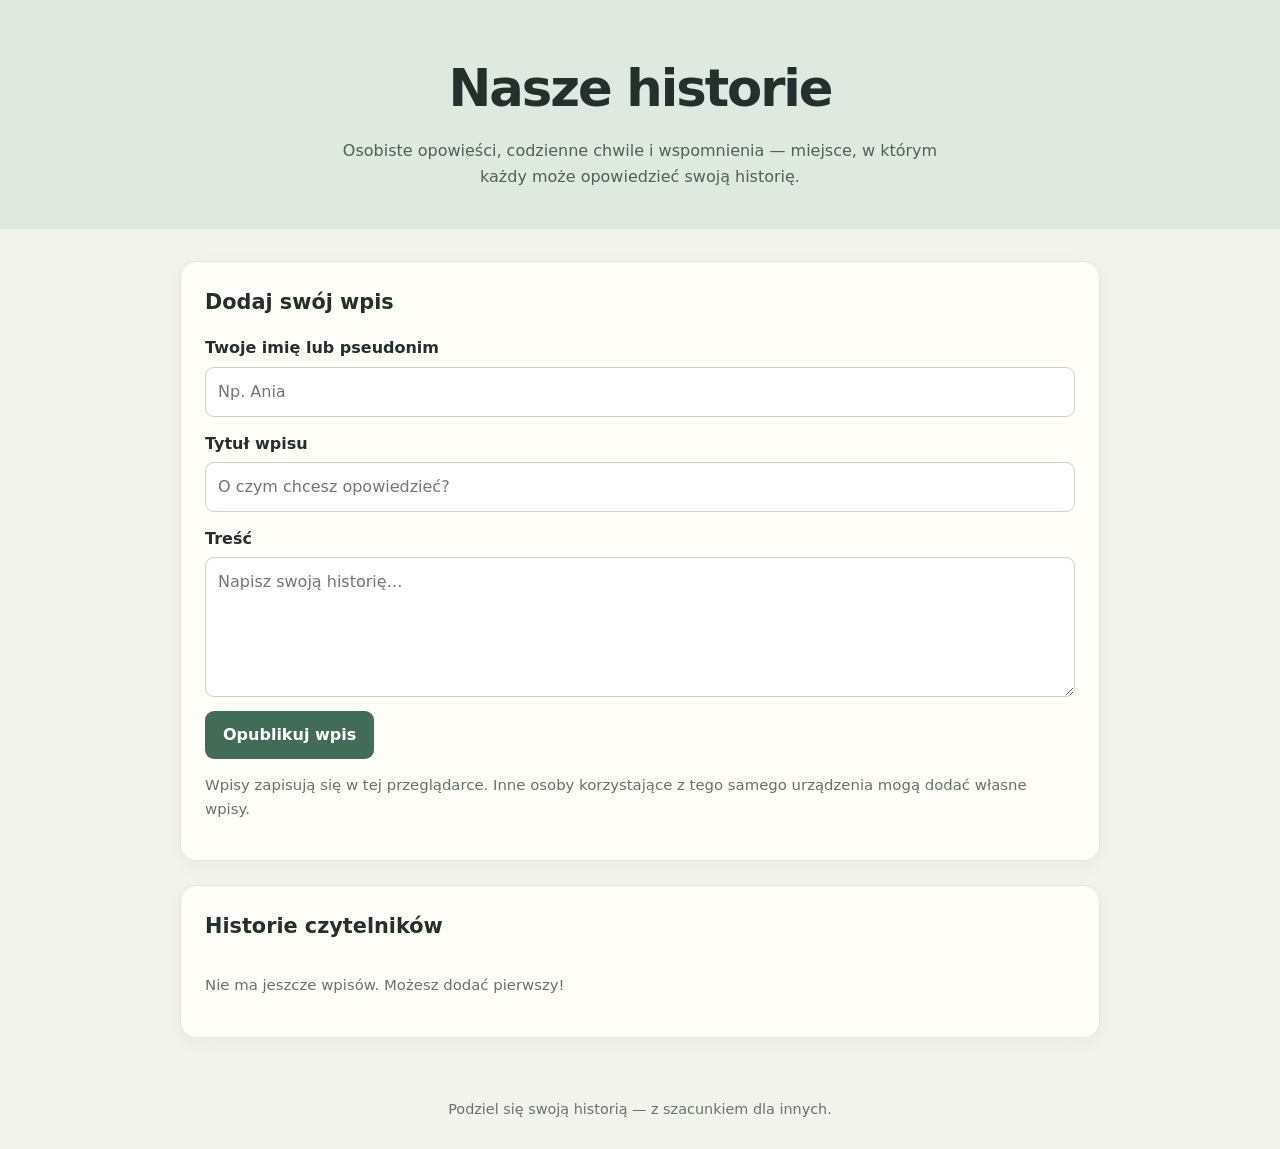
==== blog.html @ 06a446be "Blog o mnie" ====
<!doctype html>
<html lang="pl">
<head>
  <meta charset="utf-8">
  <meta name="viewport" content="width=device-width, initial-scale=1">
  <title>Nasze historie — blog</title>
  <style>
    :root { color-scheme: light; --ink:#24302c; --muted:#66736d; --paper:#fffdf8; --green:#426b58; --line:#e6e6dc; }
    * { box-sizing:border-box; }
    body { margin:0; background:#f2f3ed; color:var(--ink); font:16px/1.6 system-ui,-apple-system,Segoe UI,sans-serif; }
    header { padding:48px 20px 40px; text-align:center; background:#dfe9df; }
    header h1 { margin:0; font-size:clamp(2rem,6vw,3.2rem); letter-spacing:-.04em; }
    header p { margin:8px auto 0; max-width:600px; color:#4d6257; }
    main { width:min(920px, calc(100% - 32px)); margin:32px auto 60px; display:grid; gap:24px; }
    section,.post { background:var(--paper); border:1px solid var(--line); border-radius:16px; padding:24px; box-shadow:0 5px 20px #26392c0a; }
    h2 { margin:0 0 16px; font-size:1.3rem; }
    label { display:block; margin:14px 0 6px; font-weight:650; }
    input,textarea { display:block; width:100%; border:1px solid #cbd2c9; border-radius:9px; padding:11px 12px; font:inherit; background:white; color:var(--ink); }
    textarea { min-height:140px; resize:vertical; }
    button { margin-top:14px; border:0; border-radius:9px; padding:11px 18px; background:var(--green); color:white; font:inherit; font-weight:700; cursor:pointer; }
    button:hover { background:#31513f; }
    .hint,.empty { color:var(--muted); font-size:.93rem; }
    #posts { display:grid; gap:16px; }
    .post h3 { margin:0 0 2px; font-size:1.25rem; }
    .byline { margin:0 0 14px; color:var(--muted); font-size:.9rem; }
    .post-body { white-space:pre-wrap; overflow-wrap:anywhere; }
    .delete { background:transparent; color:#8a3939; padding:5px 0; margin-top:8px; font-size:.9rem; }
    .delete:hover { background:transparent; text-decoration:underline; }
    footer { text-align:center; color:var(--muted); padding:0 16px 28px; font-size:.9rem; }
  </style>
</head>
<body>
  <header>
    <h1>Nasze historie</h1>
    <p>Osobiste opowieści, codzienne chwile i wspomnienia — miejsce, w którym każdy może opowiedzieć swoją historię.</p>
  </header>
  <main>
    <section aria-labelledby="form-title">
      <h2 id="form-title">Dodaj swój wpis</h2>
      <form id="post-form">
        <label for="author">Twoje imię lub pseudonim</label>
        <input id="author" name="author" maxlength="60" required placeholder="Np. Ania" autocomplete="nickname">
        <label for="title">Tytuł wpisu</label>
        <input id="title" name="title" maxlength="100" required placeholder="O czym chcesz opowiedzieć?">
        <label for="content">Treść</label>
        <textarea id="content" name="content" maxlength="10000" required placeholder="Napisz swoją historię…"></textarea>
        <button type="submit">Opublikuj wpis</button>
      </form>
      <p class="hint">Wpisy zapisują się w tej przeglądarce. Inne osoby korzystające z tego samego urządzenia mogą dodać własne wpisy.</p>
    </section>
    <section aria-labelledby="stories-title">
      <h2 id="stories-title">Historie czytelników</h2>
      <div id="posts" aria-live="polite"></div>
    </section>
  </main>
  <footer>Podziel się swoją historią — z szacunkiem dla innych.</footer>
  <script>
    const STORAGE_KEY = 'nasze-historie-wpisy-v1';
    const form = document.querySelector('#post-form');
    const postsEl = document.querySelector('#posts');

    function loadPosts() {
      try { return JSON.parse(localStorage.getItem(STORAGE_KEY)) || []; }
      catch { return []; }
    }
    function savePosts(posts) { localStorage.setItem(STORAGE_KEY, JSON.stringify(posts)); }
    function render() {
      const posts = loadPosts();
      postsEl.replaceChildren();
      if (!posts.length) {
        const empty = document.createElement('p');
        empty.className = 'empty';
        empty.textContent = 'Nie ma jeszcze wpisów. Możesz dodać pierwszy!';
        postsEl.append(empty);
        return;
      }
      posts.forEach(post => {
        const article = document.createElement('article');
        article.className = 'post';
        const title = document.createElement('h3'); title.textContent = post.title;
        const byline = document.createElement('p'); byline.className = 'byline';
        const date = new Date(post.createdAt).toLocaleString('pl-PL', { dateStyle:'medium', timeStyle:'short' });
        byline.textContent = `Autor: ${post.author} · ${date}`;
        const body = document.createElement('div'); body.className = 'post-body'; body.textContent = post.content;
        const remove = document.createElement('button'); remove.type = 'button'; remove.className = 'delete'; remove.textContent = 'Usuń wpis';
        remove.addEventListener('click', () => {
          if (confirm('Usunąć ten wpis z tej przeglądarki?')) {
            savePosts(loadPosts().filter(item => item.id !== post.id)); render();
          }
        });
        article.append(title, byline, body, remove);
        postsEl.append(article);
      });
    }
    form.addEventListener('submit', event => {
      event.preventDefault();
      const data = new FormData(form);
      const post = {
        id: crypto.randomUUID ? crypto.randomUUID() : String(Date.now()),
        author: String(data.get('author')).trim(),
        title: String(data.get('title')).trim(),
        content: String(data.get('content')).trim(),
        createdAt: new Date().toISOString()
      };
      if (!post.author || !post.title || !post.content) return;
      const posts = loadPosts(); posts.unshift(post); savePosts(posts);
      form.reset(); render();
    });
    render();
  </script>
</body>
</html>
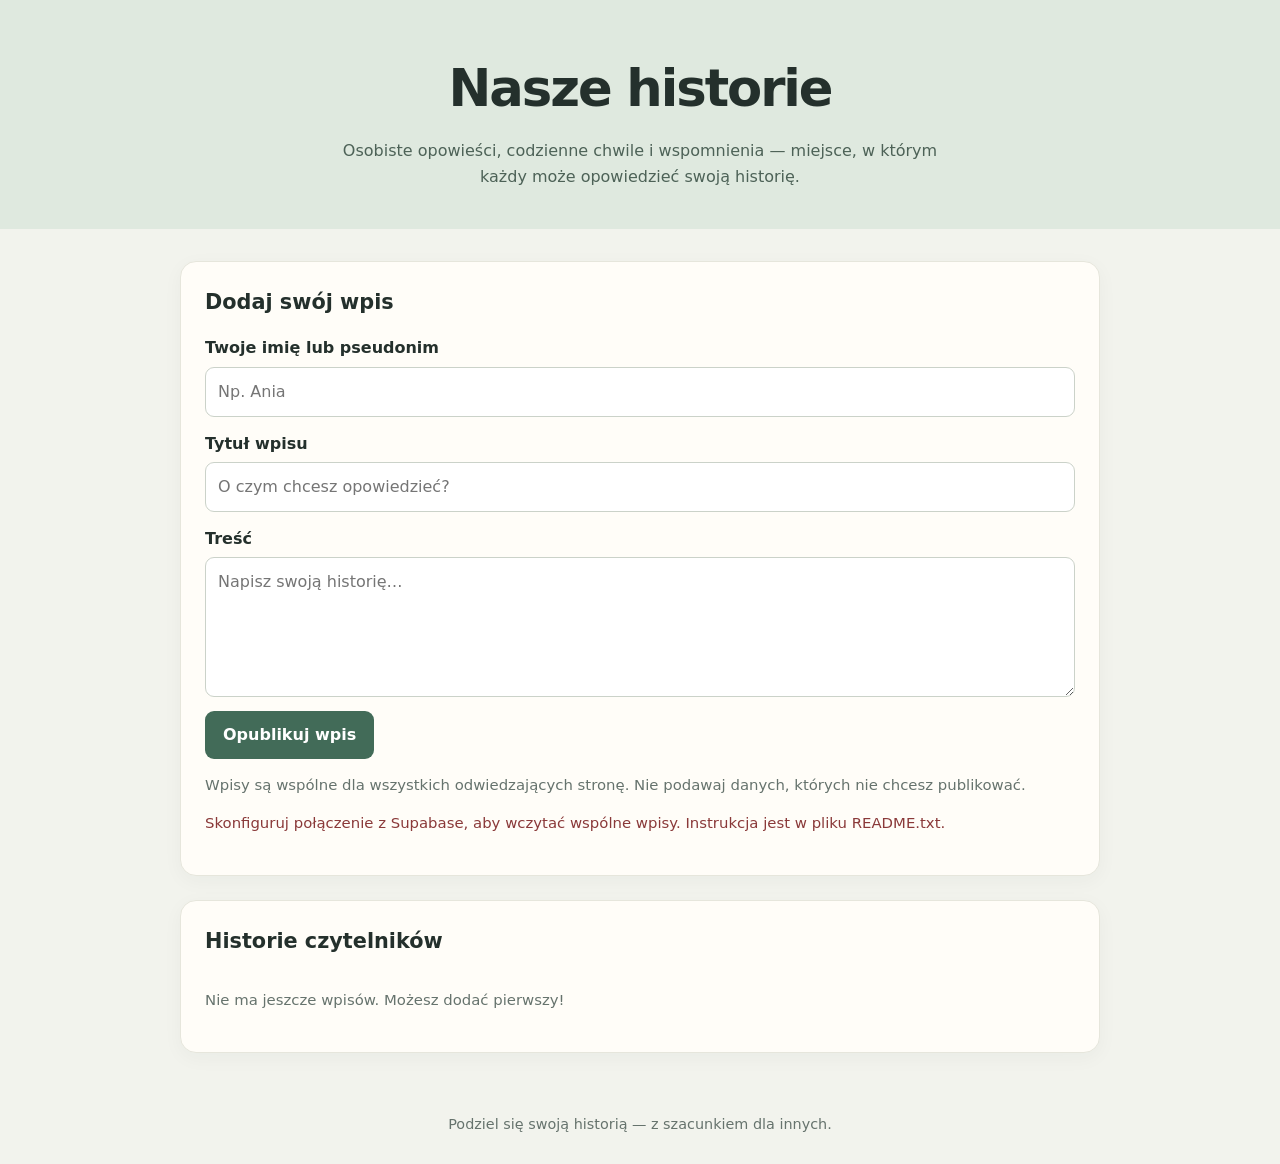
==== commit 5f77a8e2: "Add Supabase integration and update post handling" ====
--- a/blog.html
+++ b/blog.html
@@ -1,112 +1,149 @@
-<!doctype html>
-<html lang="pl">
-<head>
-  <meta charset="utf-8">
-  <meta name="viewport" content="width=device-width, initial-scale=1">
-  <title>Nasze historie — blog</title>
-  <style>
-    :root { color-scheme: light; --ink:#24302c; --muted:#66736d; --paper:#fffdf8; --green:#426b58; --line:#e6e6dc; }
-    * { box-sizing:border-box; }
-    body { margin:0; background:#f2f3ed; color:var(--ink); font:16px/1.6 system-ui,-apple-system,Segoe UI,sans-serif; }
-    header { padding:48px 20px 40px; text-align:center; background:#dfe9df; }
-    header h1 { margin:0; font-size:clamp(2rem,6vw,3.2rem); letter-spacing:-.04em; }
-    header p { margin:8px auto 0; max-width:600px; color:#4d6257; }
-    main { width:min(920px, calc(100% - 32px)); margin:32px auto 60px; display:grid; gap:24px; }
-    section,.post { background:var(--paper); border:1px solid var(--line); border-radius:16px; padding:24px; box-shadow:0 5px 20px #26392c0a; }
-    h2 { margin:0 0 16px; font-size:1.3rem; }
-    label { display:block; margin:14px 0 6px; font-weight:650; }
-    input,textarea { display:block; width:100%; border:1px solid #cbd2c9; border-radius:9px; padding:11px 12px; font:inherit; background:white; color:var(--ink); }
-    textarea { min-height:140px; resize:vertical; }
-    button { margin-top:14px; border:0; border-radius:9px; padding:11px 18px; background:var(--green); color:white; font:inherit; font-weight:700; cursor:pointer; }
-    button:hover { background:#31513f; }
-    .hint,.empty { color:var(--muted); font-size:.93rem; }
-    #posts { display:grid; gap:16px; }
-    .post h3 { margin:0 0 2px; font-size:1.25rem; }
-    .byline { margin:0 0 14px; color:var(--muted); font-size:.9rem; }
-    .post-body { white-space:pre-wrap; overflow-wrap:anywhere; }
-    .delete { background:transparent; color:#8a3939; padding:5px 0; margin-top:8px; font-size:.9rem; }
-    .delete:hover { background:transparent; text-decoration:underline; }
-    footer { text-align:center; color:var(--muted); padding:0 16px 28px; font-size:.9rem; }
-  </style>
-</head>
-<body>
-  <header>
-    <h1>Nasze historie</h1>
-    <p>Osobiste opowieści, codzienne chwile i wspomnienia — miejsce, w którym każdy może opowiedzieć swoją historię.</p>
-  </header>
-  <main>
-    <section aria-labelledby="form-title">
-      <h2 id="form-title">Dodaj swój wpis</h2>
-      <form id="post-form">
-        <label for="author">Twoje imię lub pseudonim</label>
-        <input id="author" name="author" maxlength="60" required placeholder="Np. Ania" autocomplete="nickname">
-        <label for="title">Tytuł wpisu</label>
-        <input id="title" name="title" maxlength="100" required placeholder="O czym chcesz opowiedzieć?">
-        <label for="content">Treść</label>
-        <textarea id="content" name="content" maxlength="10000" required placeholder="Napisz swoją historię…"></textarea>
-        <button type="submit">Opublikuj wpis</button>
-      </form>
-      <p class="hint">Wpisy zapisują się w tej przeglądarce. Inne osoby korzystające z tego samego urządzenia mogą dodać własne wpisy.</p>
-    </section>
-    <section aria-labelledby="stories-title">
-      <h2 id="stories-title">Historie czytelników</h2>
-      <div id="posts" aria-live="polite"></div>
-    </section>
-  </main>
-  <footer>Podziel się swoją historią — z szacunkiem dla innych.</footer>
-  <script>
-    const STORAGE_KEY = 'nasze-historie-wpisy-v1';
-    const form = document.querySelector('#post-form');
-    const postsEl = document.querySelector('#posts');
-
-    function loadPosts() {
-      try { return JSON.parse(localStorage.getItem(STORAGE_KEY)) || []; }
-      catch { return []; }
-    }
-    function savePosts(posts) { localStorage.setItem(STORAGE_KEY, JSON.stringify(posts)); }
-    function render() {
-      const posts = loadPosts();
-      postsEl.replaceChildren();
-      if (!posts.length) {
-        const empty = document.createElement('p');
-        empty.className = 'empty';
-        empty.textContent = 'Nie ma jeszcze wpisów. Możesz dodać pierwszy!';
-        postsEl.append(empty);
-        return;
-      }
-      posts.forEach(post => {
-        const article = document.createElement('article');
-        article.className = 'post';
-        const title = document.createElement('h3'); title.textContent = post.title;
-        const byline = document.createElement('p'); byline.className = 'byline';
-        const date = new Date(post.createdAt).toLocaleString('pl-PL', { dateStyle:'medium', timeStyle:'short' });
-        byline.textContent = `Autor: ${post.author} · ${date}`;
-        const body = document.createElement('div'); body.className = 'post-body'; body.textContent = post.content;
-        const remove = document.createElement('button'); remove.type = 'button'; remove.className = 'delete'; remove.textContent = 'Usuń wpis';
-        remove.addEventListener('click', () => {
-          if (confirm('Usunąć ten wpis z tej przeglądarki?')) {
-            savePosts(loadPosts().filter(item => item.id !== post.id)); render();
-          }
-        });
-        article.append(title, byline, body, remove);
-        postsEl.append(article);
-      });
-    }
-    form.addEventListener('submit', event => {
-      event.preventDefault();
-      const data = new FormData(form);
-      const post = {
-        id: crypto.randomUUID ? crypto.randomUUID() : String(Date.now()),
-        author: String(data.get('author')).trim(),
-        title: String(data.get('title')).trim(),
-        content: String(data.get('content')).trim(),
-        createdAt: new Date().toISOString()
-      };
-      if (!post.author || !post.title || !post.content) return;
-      const posts = loadPosts(); posts.unshift(post); savePosts(posts);
-      form.reset(); render();
-    });
-    render();
-  </script>
-</body>
+<!doctype html>
+<html lang="pl">
+<head>
+  <meta charset="utf-8">
+  <meta name="viewport" content="width=device-width, initial-scale=1">
+  <meta name="description" content="Osobiste opowieści i wspomnienia czytelników.">
+  <title>Nasze historie — blog</title>
+  <style>
+    :root { color-scheme: light; --ink:#24302c; --muted:#66736d; --paper:#fffdf8; --green:#426b58; --line:#e6e6dc; }
+    * { box-sizing:border-box; }
+    body { margin:0; background:#f2f3ed; color:var(--ink); font:16px/1.6 system-ui,-apple-system,Segoe UI,sans-serif; }
+    header { padding:48px 20px 40px; text-align:center; background:#dfe9df; }
+    header h1 { margin:0; font-size:clamp(2rem,6vw,3.2rem); letter-spacing:-.04em; }
+    header p { margin:8px auto 0; max-width:600px; color:#4d6257; }
+    main { width:min(920px, calc(100% - 32px)); margin:32px auto 60px; display:grid; gap:24px; }
+    section,.post { background:var(--paper); border:1px solid var(--line); border-radius:16px; padding:24px; box-shadow:0 5px 20px #26392c0a; }
+    h2 { margin:0 0 16px; font-size:1.3rem; }
+    label { display:block; margin:14px 0 6px; font-weight:650; }
+    input,textarea { display:block; width:100%; border:1px solid #cbd2c9; border-radius:9px; padding:11px 12px; font:inherit; background:white; color:var(--ink); }
+    textarea { min-height:140px; resize:vertical; }
+    button { margin-top:14px; border:0; border-radius:9px; padding:11px 18px; background:var(--green); color:white; font:inherit; font-weight:700; cursor:pointer; }
+    button:hover { background:#31513f; }
+    button:disabled { opacity:.65; cursor:wait; }
+    .hint,.empty { color:var(--muted); font-size:.93rem; }
+    #status { min-height:1.5em; color:#8a3939; font-size:.93rem; }
+    #posts { display:grid; gap:16px; }
+    .post h3 { margin:0 0 2px; font-size:1.25rem; }
+    .byline { margin:0 0 14px; color:var(--muted); font-size:.9rem; }
+    .post-body { white-space:pre-wrap; overflow-wrap:anywhere; }
+    footer { text-align:center; color:var(--muted); padding:0 16px 28px; font-size:.9rem; }
+  </style>
+</head>
+<body>
+  <header>
+    <h1>Nasze historie</h1>
+    <p>Osobiste opowieści, codzienne chwile i wspomnienia — miejsce, w którym każdy może opowiedzieć swoją historię.</p>
+  </header>
+  <main>
+    <section aria-labelledby="form-title">
+      <h2 id="form-title">Dodaj swój wpis</h2>
+      <form id="post-form">
+        <label for="author">Twoje imię lub pseudonim</label>
+        <input id="author" name="author" maxlength="60" required placeholder="Np. Ania" autocomplete="nickname">
+        <label for="title">Tytuł wpisu</label>
+        <input id="title" name="title" maxlength="100" required placeholder="O czym chcesz opowiedzieć?">
+        <label for="content">Treść</label>
+        <textarea id="content" name="content" maxlength="10000" required placeholder="Napisz swoją historię…"></textarea>
+        <button id="submit" type="submit">Opublikuj wpis</button>
+      </form>
+      <p class="hint">Wpisy są wspólne dla wszystkich odwiedzających stronę. Nie podawaj danych, których nie chcesz publikować.</p>
+      <p id="status" role="status" aria-live="polite"></p>
+    </section>
+    <section aria-labelledby="stories-title">
+      <h2 id="stories-title">Historie czytelników</h2>
+      <div id="posts" aria-live="polite"></div>
+    </section>
+  </main>
+  <footer>Podziel się swoją historią — z szacunkiem dla innych.</footer>
+  <script>
+    // Uzupełnij danymi z Supabase: Project Settings → API.
+    const SUPABASE_URL = 'WSTAW_SUPABASE_PROJECT_URL';
+    const SUPABASE_ANON_KEY = 'WSTAW_SUPABASE_ANON_KEY';
+    const form = document.querySelector('#post-form');
+    const postsEl = document.querySelector('#posts');
+    const statusEl = document.querySelector('#status');
+    const submitButton = document.querySelector('#submit');
+
+    function configured() {
+      return SUPABASE_URL.startsWith('https://') && !SUPABASE_URL.includes('WSTAW_') && !SUPABASE_ANON_KEY.includes('WSTAW_');
+    }
+    async function api(path, options = {}) {
+      const response = await fetch(`${SUPABASE_URL}/rest/v1/${path}`, {
+        ...options,
+        headers: {
+          apikey: SUPABASE_ANON_KEY,
+          Authorization: `Bearer ${SUPABASE_ANON_KEY}`,
+          'Content-Type': 'application/json',
+          ...(options.headers || {})
+        }
+      });
+      if (!response.ok) throw new Error(`Błąd serwera (${response.status}).`);
+      return response.status === 204 ? null : response.json();
+    }
+    function render(posts) {
+      postsEl.replaceChildren();
+      if (!posts.length) {
+        const empty = document.createElement('p');
+        empty.className = 'empty';
+        empty.textContent = 'Nie ma jeszcze wpisów. Możesz dodać pierwszy!';
+        postsEl.append(empty);
+        return;
+      }
+      posts.forEach(post => {
+        const article = document.createElement('article');
+        article.className = 'post';
+        const title = document.createElement('h3'); title.textContent = post.title;
+        const byline = document.createElement('p'); byline.className = 'byline';
+        const date = new Date(post.created_at).toLocaleString('pl-PL', { dateStyle:'medium', timeStyle:'short' });
+        byline.textContent = `Autor: ${post.author} · ${date}`;
+        const body = document.createElement('div'); body.className = 'post-body'; body.textContent = post.content;
+        article.append(title, byline, body);
+        postsEl.append(article);
+      });
+    }
+    async function loadPosts() {
+      if (!configured()) {
+        statusEl.textContent = 'Skonfiguruj połączenie z Supabase, aby wczytać wspólne wpisy. Instrukcja jest w pliku README.txt.';
+        render([]);
+        return;
+      }
+      try {
+        const posts = await api('posts?select=id,author,title,content,created_at&order=created_at.desc&limit=100');
+        render(posts);
+        statusEl.textContent = '';
+      } catch (error) {
+        statusEl.textContent = 'Nie udało się wczytać wpisów. Odśwież stronę za chwilę.';
+        render([]);
+      }
+    }
+    form.addEventListener('submit', async event => {
+      event.preventDefault();
+      if (!configured()) {
+        statusEl.textContent = 'Najpierw skonfiguruj Supabase zgodnie z instrukcją w pliku README.txt.';
+        return;
+      }
+      const data = new FormData(form);
+      const post = {
+        author: String(data.get('author')).trim(),
+        title: String(data.get('title')).trim(),
+        content: String(data.get('content')).trim()
+      };
+      if (!post.author || !post.title || !post.content) return;
+      submitButton.disabled = true;
+      statusEl.textContent = 'Publikuję wpis…';
+      try {
+        await api('posts', { method:'POST', headers:{ Prefer:'return=minimal' }, body:JSON.stringify(post) });
+        form.reset();
+        statusEl.textContent = 'Wpis opublikowany i widoczny dla wszystkich.';
+        await loadPosts();
+      } catch (error) {
+        statusEl.textContent = 'Nie udało się opublikować wpisu. Sprawdź połączenie i spróbuj ponownie.';
+      } finally {
+        submitButton.disabled = false;
+      }
+    });
+    loadPosts();
+  </script>
+</body>
 </html>
